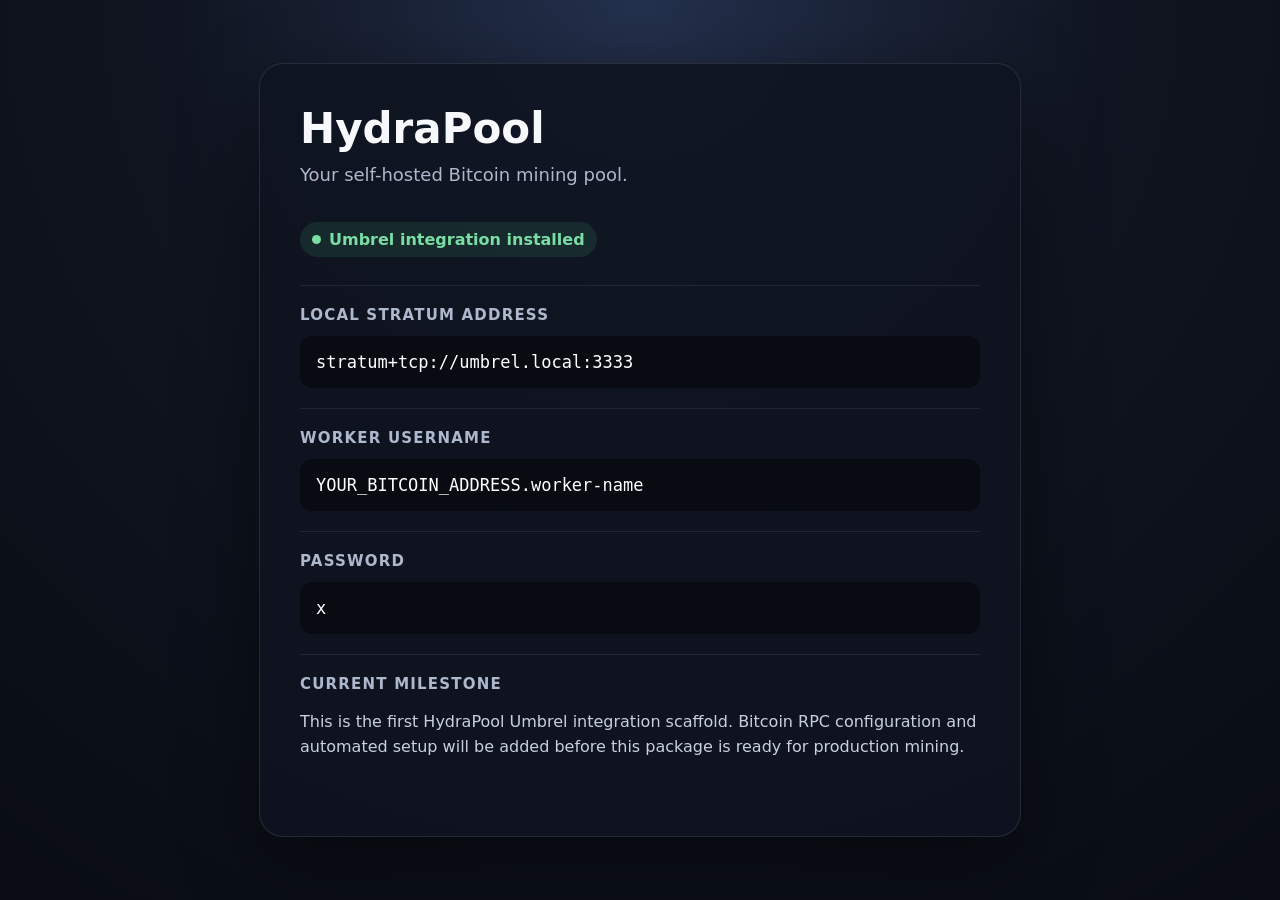
==== karpuz-hydrapool/portal/index.html @ b6ea7cbd "Replace template app with HydraPool" ====
<!doctype html>
<html lang="en">
<head>
  <meta charset="utf-8">
  <meta name="viewport" content="width=device-width,initial-scale=1">
  <title>HydraPool</title>
  <style>
    :root {
      color-scheme: dark;
      font-family: Inter, system-ui, -apple-system, BlinkMacSystemFont, "Segoe UI", sans-serif;
    }

    body {
      margin: 0;
      min-height: 100vh;
      display: grid;
      place-items: center;
      background:
        radial-gradient(circle at top, #24314d 0, #101521 42%, #090c13 100%);
      color: #f7f8fb;
    }

    main {
      width: min(680px, calc(100% - 40px));
      padding: 40px;
      border: 1px solid rgba(255,255,255,.1);
      border-radius: 24px;
      background: rgba(15,20,32,.88);
      box-shadow: 0 24px 80px rgba(0,0,0,.45);
    }

    h1 {
      margin: 0 0 8px;
      font-size: 42px;
    }

    .subtitle {
      margin: 0 0 32px;
      color: #aeb8cc;
      font-size: 18px;
    }

    .status {
      display: inline-flex;
      align-items: center;
      gap: 8px;
      margin-bottom: 28px;
      padding: 8px 12px;
      border-radius: 999px;
      background: rgba(73, 194, 126, .12);
      color: #79dda4;
      font-weight: 700;
    }

    .status::before {
      content: "";
      width: 9px;
      height: 9px;
      border-radius: 50%;
      background: currentColor;
    }

    section {
      padding: 20px 0;
      border-top: 1px solid rgba(255,255,255,.08);
    }

    h2 {
      margin: 0 0 12px;
      font-size: 15px;
      color: #aeb8cc;
      text-transform: uppercase;
      letter-spacing: .08em;
    }

    code {
      display: block;
      padding: 16px;
      overflow-wrap: anywhere;
      border-radius: 12px;
      background: #080b12;
      color: #fff;
      font-size: 17px;
    }

    p {
      line-height: 1.6;
      color: #c8d0df;
    }
  </style>
</head>
<body>
  <main>
    <h1>HydraPool</h1>
    <p class="subtitle">Your self-hosted Bitcoin mining pool.</p>

    <div class="status">Umbrel integration installed</div>

    <section>
      <h2>Local Stratum address</h2>
      <code>stratum+tcp://umbrel.local:3333</code>
    </section>

    <section>
      <h2>Worker username</h2>
      <code>YOUR_BITCOIN_ADDRESS.worker-name</code>
    </section>

    <section>
      <h2>Password</h2>
      <code>x</code>
    </section>

    <section>
      <h2>Current milestone</h2>
      <p>
        This is the first HydraPool Umbrel integration scaffold.
        Bitcoin RPC configuration and automated setup will be added
        before this package is ready for production mining.
      </p>
    </section>
  </main>
</body>
</html>
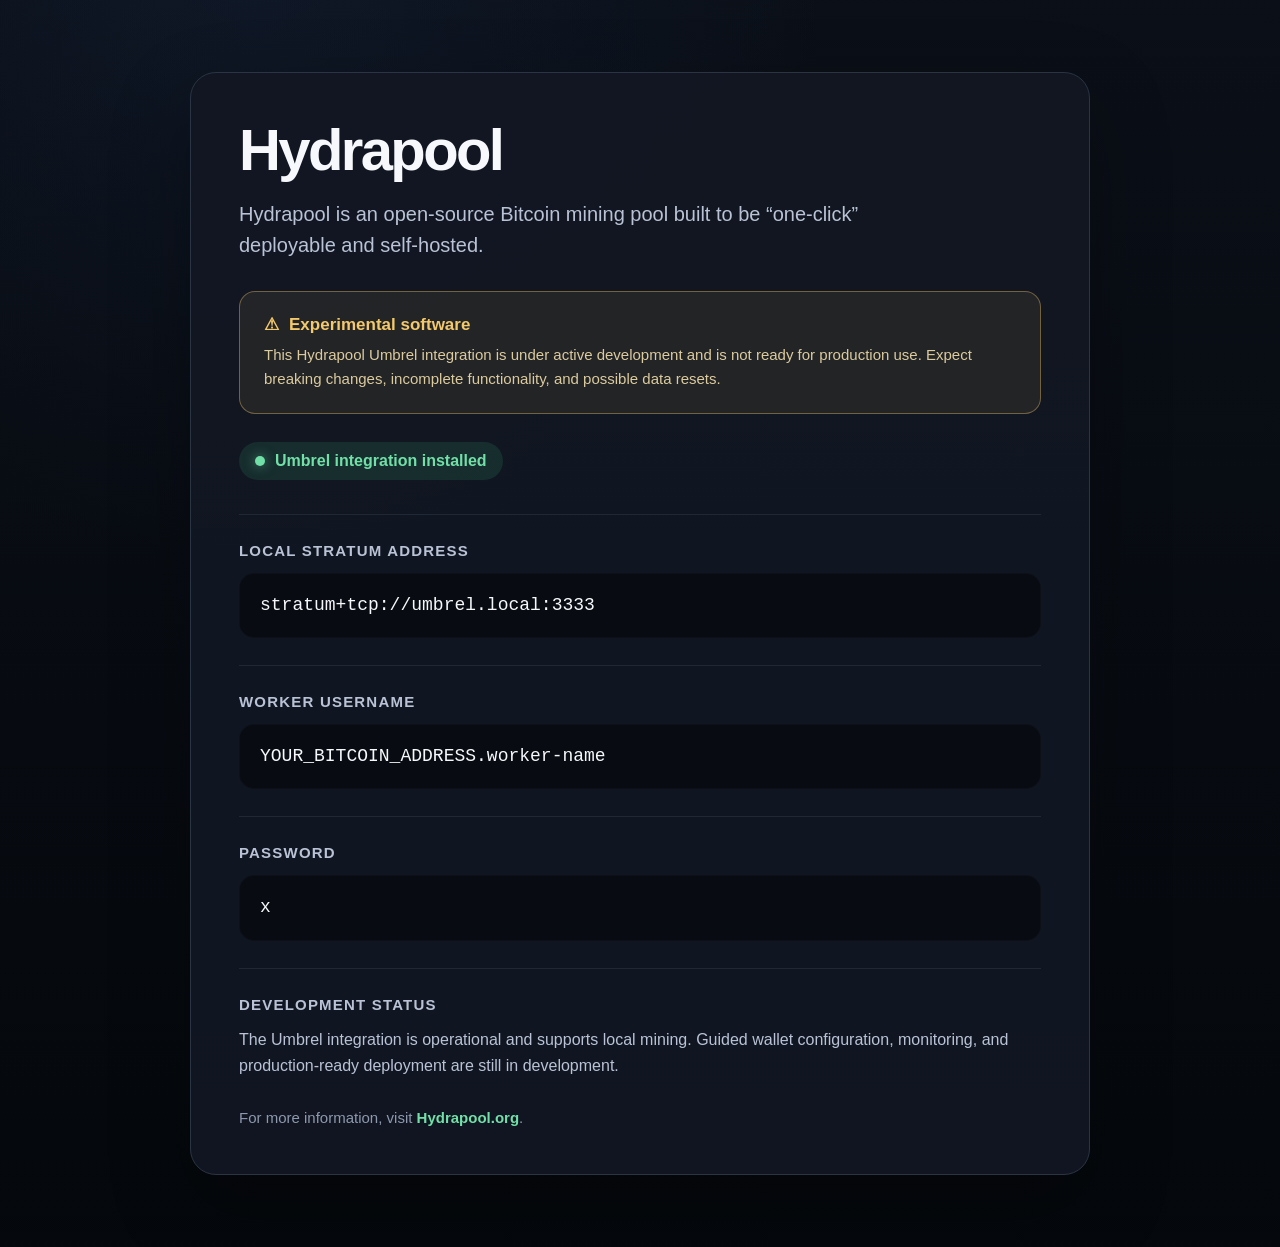
==== commit 804256c1: "Polish Hydrapool landing page" ====
--- a/karpuz-hydrapool/portal/index.html
+++ b/karpuz-hydrapool/portal/index.html
@@ -2,123 +2,309 @@
 <html lang="en">
 <head>
   <meta charset="utf-8">
-  <meta name="viewport" content="width=device-width,initial-scale=1">
-  <title>HydraPool</title>
+  <meta
+    name="viewport"
+    content="width=device-width, initial-scale=1"
+  >
+
+  <title>Hydrapool</title>
+
   <style>
     :root {
       color-scheme: dark;
-      font-family: Inter, system-ui, -apple-system, BlinkMacSystemFont, "Segoe UI", sans-serif;
+
+      --background: #080b10;
+      --surface: #111722;
+      --surface-secondary: #080c12;
+      --border: #2b3442;
+      --border-subtle: #202836;
+
+      --text: #f6f8fb;
+      --text-secondary: #b9c3d5;
+      --text-muted: #8d99ac;
+
+      --green: #70e0a7;
+      --green-background: rgba(64, 201, 133, 0.13);
+
+      --warning: #f4c96b;
+      --warning-background: rgba(244, 201, 107, 0.08);
+      --warning-border: rgba(244, 201, 107, 0.38);
+
+      --radius: 26px;
+      --field-radius: 15px;
+    }
+
+    * {
+      box-sizing: border-box;
+    }
+
+    html {
+      min-height: 100%;
+      background:
+        radial-gradient(
+          circle at 20% 0%,
+          rgba(39, 68, 118, 0.22),
+          transparent 35%
+        ),
+        var(--background);
     }
 
     body {
+      min-height: 100vh;
       margin: 0;
-      min-height: 100vh;
-      display: grid;
-      place-items: center;
+      padding: 72px 24px;
+      display: flex;
+      justify-content: center;
+      align-items: flex-start;
+
       background:
-        radial-gradient(circle at top, #24314d 0, #101521 42%, #090c13 100%);
-      color: #f7f8fb;
+        linear-gradient(
+          180deg,
+          rgba(16, 24, 39, 0.34),
+          rgba(4, 7, 11, 0.9)
+        );
+
+      color: var(--text);
+      font-family:
+        Inter,
+        ui-sans-serif,
+        -apple-system,
+        BlinkMacSystemFont,
+        "Segoe UI",
+        sans-serif;
     }
 
     main {
-      width: min(680px, calc(100% - 40px));
-      padding: 40px;
-      border: 1px solid rgba(255,255,255,.1);
-      border-radius: 24px;
-      background: rgba(15,20,32,.88);
-      box-shadow: 0 24px 80px rgba(0,0,0,.45);
+      width: min(900px, 100%);
+      padding: 48px;
+
+      background: rgba(17, 23, 34, 0.94);
+      border: 1px solid var(--border);
+      border-radius: var(--radius);
+      box-shadow: 0 30px 80px rgba(0, 0, 0, 0.25);
     }
 
     h1 {
+      margin: 0;
+      font-size: clamp(42px, 6vw, 58px);
+      line-height: 1;
+      letter-spacing: -0.045em;
+    }
+
+    .intro {
+      max-width: 720px;
+      margin: 20px 0 0;
+
+      color: var(--text-secondary);
+      font-size: 20px;
+      line-height: 1.55;
+    }
+
+    .warning {
+      margin-top: 30px;
+      padding: 22px 24px;
+
+      background: var(--warning-background);
+      border: 1px solid var(--warning-border);
+      border-radius: 16px;
+    }
+
+    .warning-title {
+      display: flex;
+      gap: 10px;
+      align-items: center;
+
       margin: 0 0 8px;
-      font-size: 42px;
-    }
-
-    .subtitle {
-      margin: 0 0 32px;
-      color: #aeb8cc;
-      font-size: 18px;
+      color: var(--warning);
+      font-size: 17px;
+      font-weight: 750;
+    }
+
+    .warning p {
+      margin: 0;
+      color: #dccb9f;
+      font-size: 15px;
+      line-height: 1.6;
     }
 
     .status {
       display: inline-flex;
       align-items: center;
-      gap: 8px;
-      margin-bottom: 28px;
-      padding: 8px 12px;
+      gap: 10px;
+
+      margin-top: 28px;
+      padding: 10px 16px;
+
+      color: var(--green);
+      background: var(--green-background);
       border-radius: 999px;
-      background: rgba(73, 194, 126, .12);
-      color: #79dda4;
+      font-size: 16px;
       font-weight: 700;
     }
 
-    .status::before {
-      content: "";
-      width: 9px;
-      height: 9px;
+    .status-dot {
+      width: 10px;
+      height: 10px;
+
+      background: var(--green);
       border-radius: 50%;
-      background: currentColor;
-    }
-
-    section {
-      padding: 20px 0;
-      border-top: 1px solid rgba(255,255,255,.08);
-    }
-
-    h2 {
-      margin: 0 0 12px;
+      box-shadow: 0 0 12px rgba(112, 224, 167, 0.55);
+    }
+
+    .details {
+      margin-top: 34px;
+      border-top: 1px solid var(--border-subtle);
+    }
+
+    .row {
+      padding: 27px 0;
+      border-bottom: 1px solid var(--border-subtle);
+    }
+
+    .label {
+      display: block;
+      margin-bottom: 14px;
+
+      color: var(--text-secondary);
       font-size: 15px;
-      color: #aeb8cc;
+      font-weight: 750;
+      letter-spacing: 0.08em;
       text-transform: uppercase;
-      letter-spacing: .08em;
-    }
-
-    code {
+    }
+
+    .value {
       display: block;
-      padding: 16px;
+      width: 100%;
+      padding: 19px 20px;
+
       overflow-wrap: anywhere;
-      border-radius: 12px;
-      background: #080b12;
-      color: #fff;
-      font-size: 17px;
-    }
-
-    p {
-      line-height: 1.6;
-      color: #c8d0df;
+
+      color: var(--text);
+      background: var(--surface-secondary);
+      border: 1px solid rgba(255, 255, 255, 0.02);
+      border-radius: var(--field-radius);
+
+      font-family:
+        "SFMono-Regular",
+        Consolas,
+        "Liberation Mono",
+        monospace;
+      font-size: 18px;
+      line-height: 1.4;
+    }
+
+    .development {
+      padding-top: 27px;
+    }
+
+    .development p {
+      margin: 0;
+      color: var(--text-secondary);
+      font-size: 16px;
+      line-height: 1.65;
+    }
+
+    .footer {
+      margin-top: 30px;
+      color: var(--text-muted);
+      font-size: 15px;
+    }
+
+    a {
+      color: var(--green);
+      font-weight: 700;
+      text-decoration: none;
+    }
+
+    a:hover {
+      text-decoration: underline;
+    }
+
+    @media (max-width: 650px) {
+      body {
+        padding: 24px 14px;
+      }
+
+      main {
+        padding: 30px 22px;
+        border-radius: 20px;
+      }
+
+      .intro {
+        font-size: 17px;
+      }
+
+      .value {
+        font-size: 15px;
+      }
     }
   </style>
 </head>
+
 <body>
   <main>
-    <h1>HydraPool</h1>
-    <p class="subtitle">Your self-hosted Bitcoin mining pool.</p>
-
-    <div class="status">Umbrel integration installed</div>
-
-    <section>
-      <h2>Local Stratum address</h2>
-      <code>stratum+tcp://umbrel.local:3333</code>
+    <header>
+      <h1>Hydrapool</h1>
+
+      <p class="intro">
+        Hydrapool is an open-source Bitcoin mining pool built to be
+        “one-click” deployable and self-hosted.
+      </p>
+
+      <section class="warning" aria-label="Experimental software warning">
+        <h2 class="warning-title">
+          <span aria-hidden="true">⚠</span>
+          Experimental software
+        </h2>
+
+        <p>
+          This Hydrapool Umbrel integration is under active development
+          and is not ready for production use. Expect breaking changes,
+          incomplete functionality, and possible data resets.
+        </p>
+      </section>
+
+      <div class="status">
+        <span class="status-dot" aria-hidden="true"></span>
+        Umbrel integration installed
+      </div>
+    </header>
+
+    <section class="details">
+      <div class="row">
+        <span class="label">Local Stratum address</span>
+        <code class="value">stratum+tcp://umbrel.local:3333</code>
+      </div>
+
+      <div class="row">
+        <span class="label">Worker username</span>
+        <code class="value">YOUR_BITCOIN_ADDRESS.worker-name</code>
+      </div>
+
+      <div class="row">
+        <span class="label">Password</span>
+        <code class="value">x</code>
+      </div>
     </section>
 
-    <section>
-      <h2>Worker username</h2>
-      <code>YOUR_BITCOIN_ADDRESS.worker-name</code>
-    </section>
-
-    <section>
-      <h2>Password</h2>
-      <code>x</code>
-    </section>
-
-    <section>
-      <h2>Current milestone</h2>
+    <section class="development">
+      <span class="label">Development status</span>
+
       <p>
-        This is the first HydraPool Umbrel integration scaffold.
-        Bitcoin RPC configuration and automated setup will be added
-        before this package is ready for production mining.
+        The Umbrel integration is operational and supports local mining.
+        Guided wallet configuration, monitoring, and production-ready
+        deployment are still in development.
       </p>
     </section>
+
+    <footer class="footer">
+      For more information, visit
+      <a
+        href="https://hydrapool.org"
+        target="_blank"
+        rel="noopener noreferrer"
+      >Hydrapool.org</a>.
+    </footer>
   </main>
 </body>
 </html>
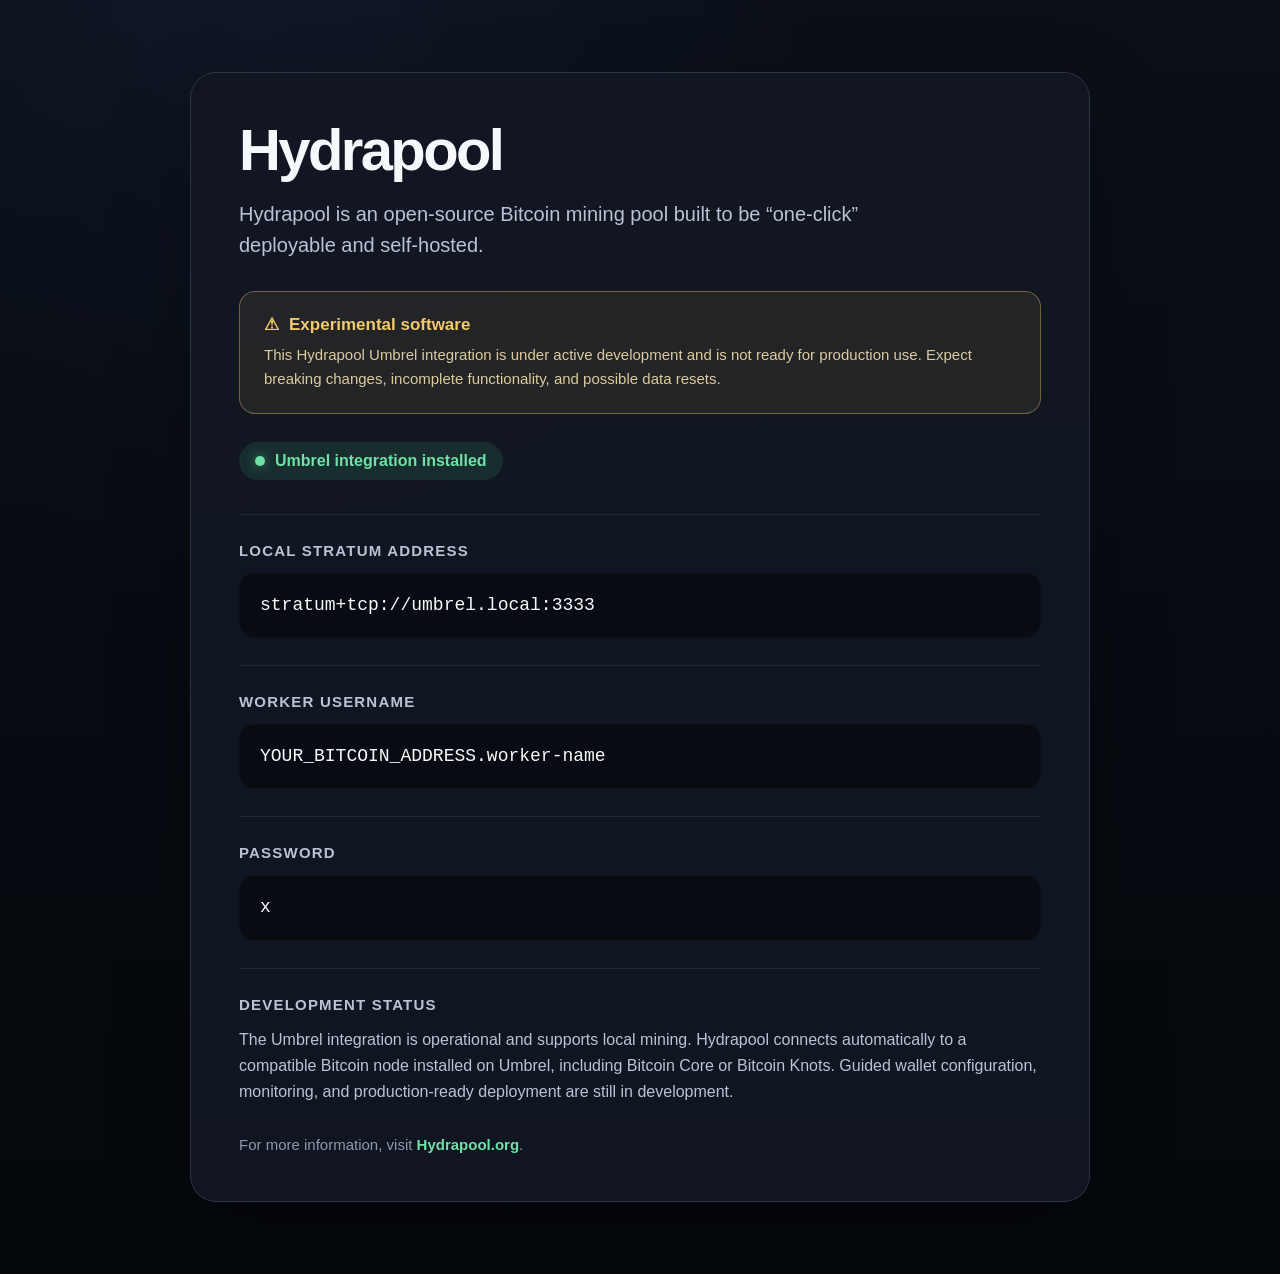
==== commit e72635ab: "Support Bitcoin Core and Bitcoin Knots" ====
--- a/karpuz-hydrapool/portal/index.html
+++ b/karpuz-hydrapool/portal/index.html
@@ -292,6 +292,8 @@
 
       <p>
         The Umbrel integration is operational and supports local mining.
+        Hydrapool connects automatically to a compatible Bitcoin node
+        installed on Umbrel, including Bitcoin Core or Bitcoin Knots.
         Guided wallet configuration, monitoring, and production-ready
         deployment are still in development.
       </p>
